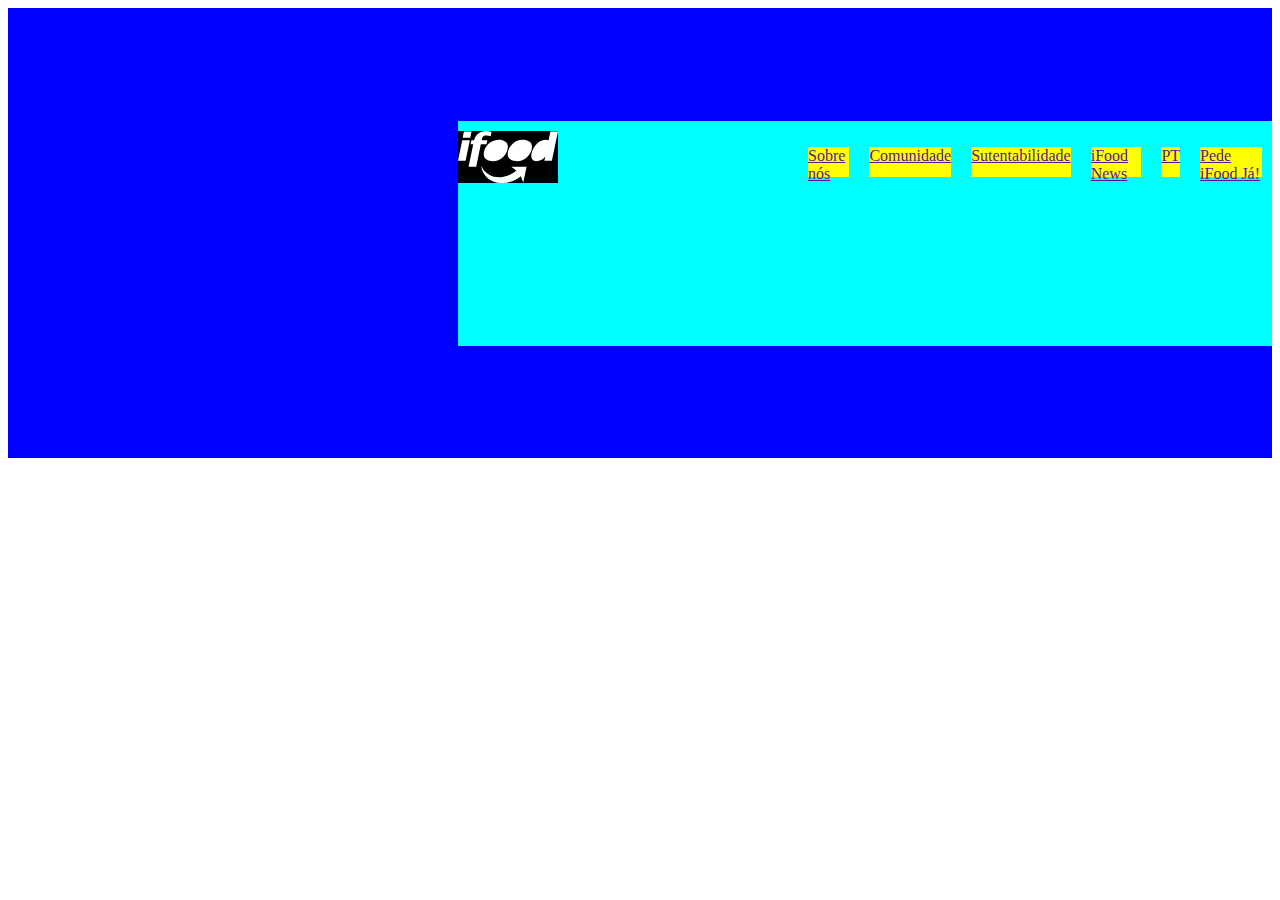
==== Tela Institucional/index.html @ 88367a38 "0008" ====
<!DOCTYPE html>
<html lang="pt-br">
<head>
    <meta charset="UTF-8">
    <meta name="viewport" content="width=device-width, initial-scale=1.0">
    <link rel="stylesheet" href="style.css">
    <title>Ifood Institucional</title>


</head>
<body>
        <div class="container">
                
                    <div class="header">
                            <div class="logo">
                                <img src="imagens/img07.svg"   alt=""> 
                            </div>                
                    
                               
                                <ul>
                                 
                                    <li><a href="">Sobre nós</a></li>
                                    <li><a href="">Comunidade</a></li>
                                    <li><a href="">Sutentabilidade</a></li>
                                    <li><a href="">iFood News</a></li>
                                    <li><a href="">PT</a></li>
                                    <li><a href="">Pede iFood Já!</a></li>
                                 
                                </ul>
                                
                    </div>        
                
        </div>



















        </div>
    
</body>
</html>
---- Tela Institucional/style.css ----
.container{
        display: flex;
        width: 100%;
        height: 50vh;
        background-color: blue;
        align-items: center;
        
        

    }
    .header {
    display: flex;
    margin-left: 50vh;
    width: 100%;
    height: 50%;
    background-color:aqua;
    justify-content: center;
    
    
      
    }

    .header img{
        margin-top: 10px;
        margin-right: 200px;
        width: 100px;
        height: auto;
        background-color: black;
      
    }

    .header ul{
        display: flex;
        height: 50px;
            
        
    }

    .header ul li{
    
        list-style: none;
        margin: 10px;
        justify-content: start;
        align-items: center;

        
        background-color: yellow;

                

    }
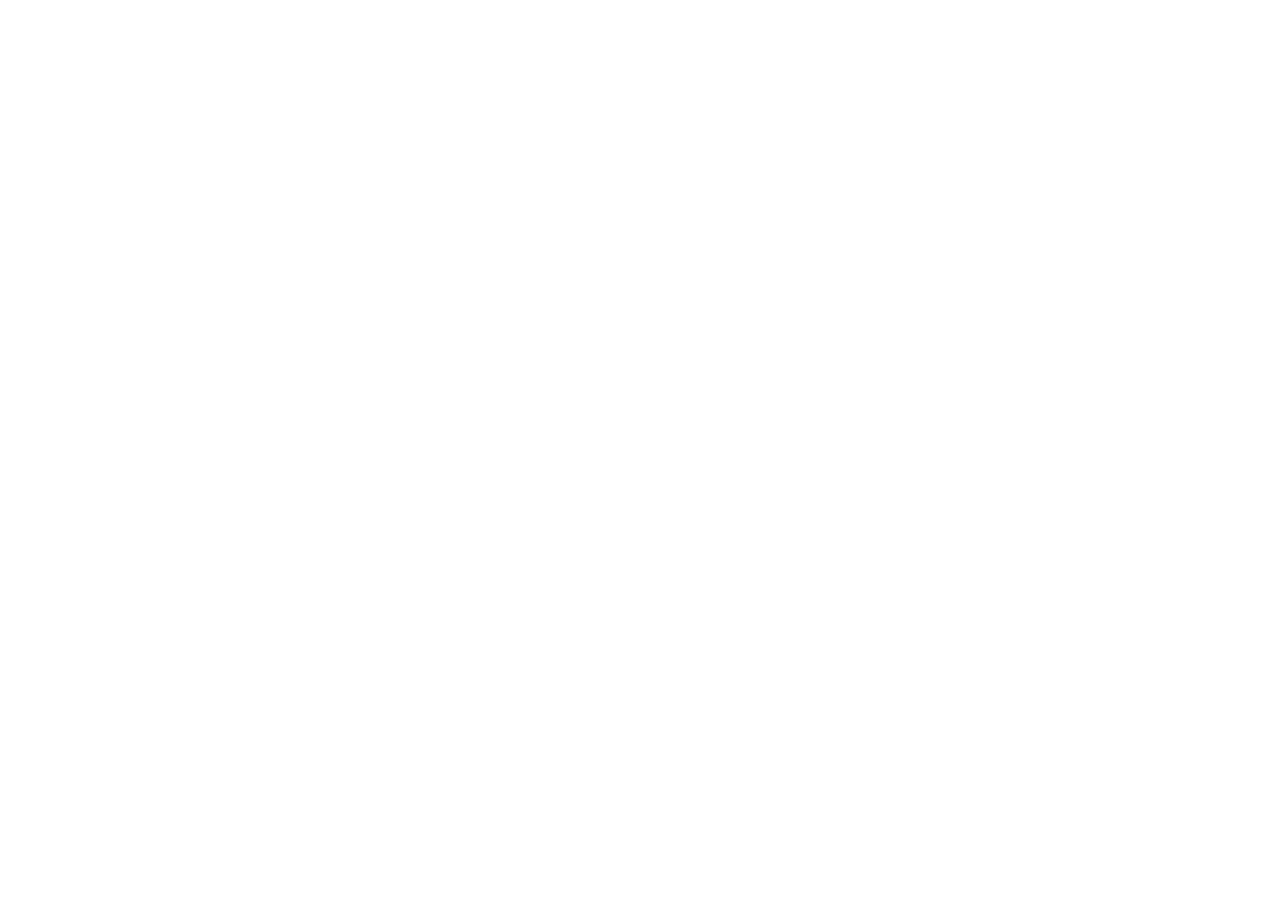
==== commit 63cbe84c: "1" ====
--- a/Tela Institucional/index.html
+++ b/Tela Institucional/index.html
@@ -9,28 +9,14 @@
 
 </head>
 <body>
-        <div class="container">
+        
                 
-                    <div class="header">
-                            <div class="logo">
-                                <img src="imagens/img07.svg"   alt=""> 
-                            </div>                
+                    <header></header>
+                    <section></section>
                     
-                               
-                                <ul>
-                                 
-                                    <li><a href="">Sobre nós</a></li>
-                                    <li><a href="">Comunidade</a></li>
-                                    <li><a href="">Sutentabilidade</a></li>
-                                    <li><a href="">iFood News</a></li>
-                                    <li><a href="">PT</a></li>
-                                    <li><a href="">Pede iFood Já!</a></li>
-                                 
-                                </ul>
-                                
-                    </div>        
+                    <footer></footer>                            
                 
-        </div>
+        
 
 
 
@@ -47,10 +33,7 @@
 
 
 
-
-
-
-        </div>
+        
     
 </body>
 </html>--- a/Tela Institucional/style.css
+++ b/Tela Institucional/style.css
@@ -1,56 +1,19 @@
+body{
+    display: grid;
+}
+                
+header{
+    background-color: aqua;
+}
+
+section{
+    background-color: chartreuse;
+}
+footer{
+    background-color: blueviolet;
+}
 
     
-    .container{
-        display: flex;
-        width: 100%;
-        height: 50vh;
-        background-color: blue;
-        align-items: center;
-        
-        
-
-    }
-    .header {
-    display: flex;
-    margin-left: 50vh;
-    width: 100%;
-    height: 50%;
-    background-color:aqua;
-    justify-content: center;
-    
-    
-      
-    }
-
-    .header img{
-        margin-top: 10px;
-        margin-right: 200px;
-        width: 100px;
-        height: auto;
-        background-color: black;
-      
-    }
-
-    .header ul{
-        display: flex;
-        height: 50px;
-            
-        
-    }
-
-    .header ul li{
-    
-        list-style: none;
-        margin: 10px;
-        justify-content: start;
-        align-items: center;
-
-        
-        background-color: yellow;
-
-                
-
-    }
 
    
    
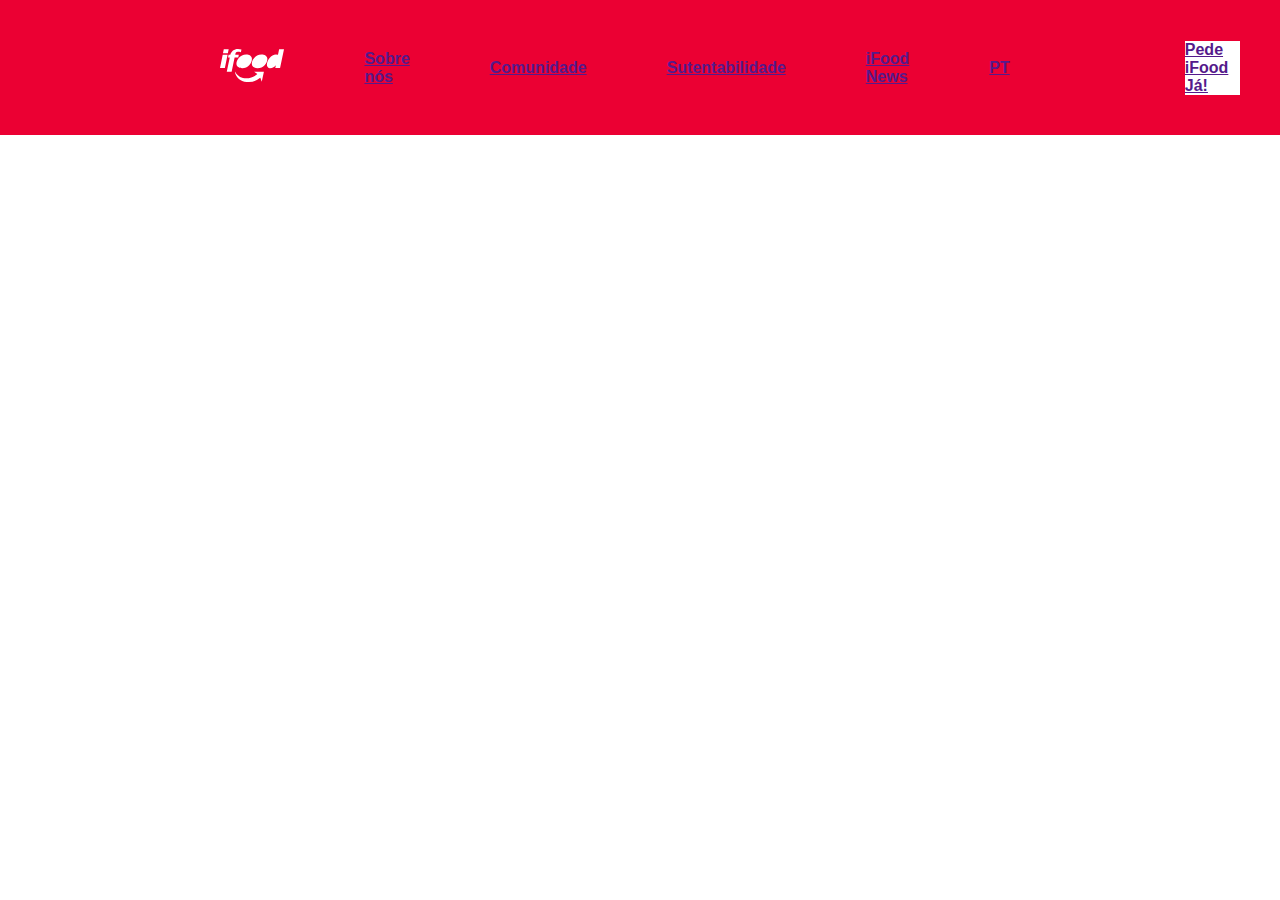
==== commit 2973b3a7: "123" ====
--- a/Tela Institucional/index.html
+++ b/Tela Institucional/index.html
@@ -9,13 +9,30 @@
 
 </head>
 <body>
+    <div class="container">
+        <header>
+            <div>
+                <img src="imagens/img07.svg"   alt=""> 
+            </div>               
+                              
+                <ul>
+                 
+                    <li><a href="">Sobre nós</a></li>
+                    <li><a href="">Comunidade</a></li>
+                    <li><a href="">Sutentabilidade</a></li>
+                    <li><a href="">iFood News</a></li>
+                    <li><a href="">PT</a></li>
+                    <li><a href="">Pede iFood Já!</a></li>
+                 
+                </ul>
+
+
         
+        </header>
+    
+</div>
                 
-                    <header></header>
-                    <section></section>
-                    
-                    <footer></footer>                            
-                
+                   
         
 
 
--- a/Tela Institucional/style.css
+++ b/Tela Institucional/style.css
@@ -1,20 +1,52 @@
 body{
-    display: grid;
-}
-                
-header{
-    background-color: aqua;
+   margin: 0;
+   height: 100vh;
 }
 
-section{
-    background-color: chartreuse;
-}
-footer{
-    background-color: blueviolet;
+header{
+display: grid;
+grid-template-columns: 2fr 5fr 2fr;   
+background-color:#EB0033;
+height: 15vh;
+
+grid-column: 1/5;
+ 
 }
 
-    
+header div{
+width: 5vw;
+grid-column: 1/2;
+align-self: center;
+justify-self: end;
 
+
+}   
+header ul{
+display: flex;   
+grid-column: 2/5;
+height: 5vh;
+align-self: center;
+
+}
+
+header ul li{
+   align-self: center;
+   justify-self: start;
+   list-style: none;
+   margin: 0 40px;
+   font-family: Arial, Helvetica, sans-serif;
+   font-weight: 600;
+   font: ;
+
+}
+
+header ul li:last-child{
+   background-color: #fff;
+   margin-left: 15vh;
+   font-family: Arial, Helvetica, sans-serif;
+}
+  
    
    
 
+             
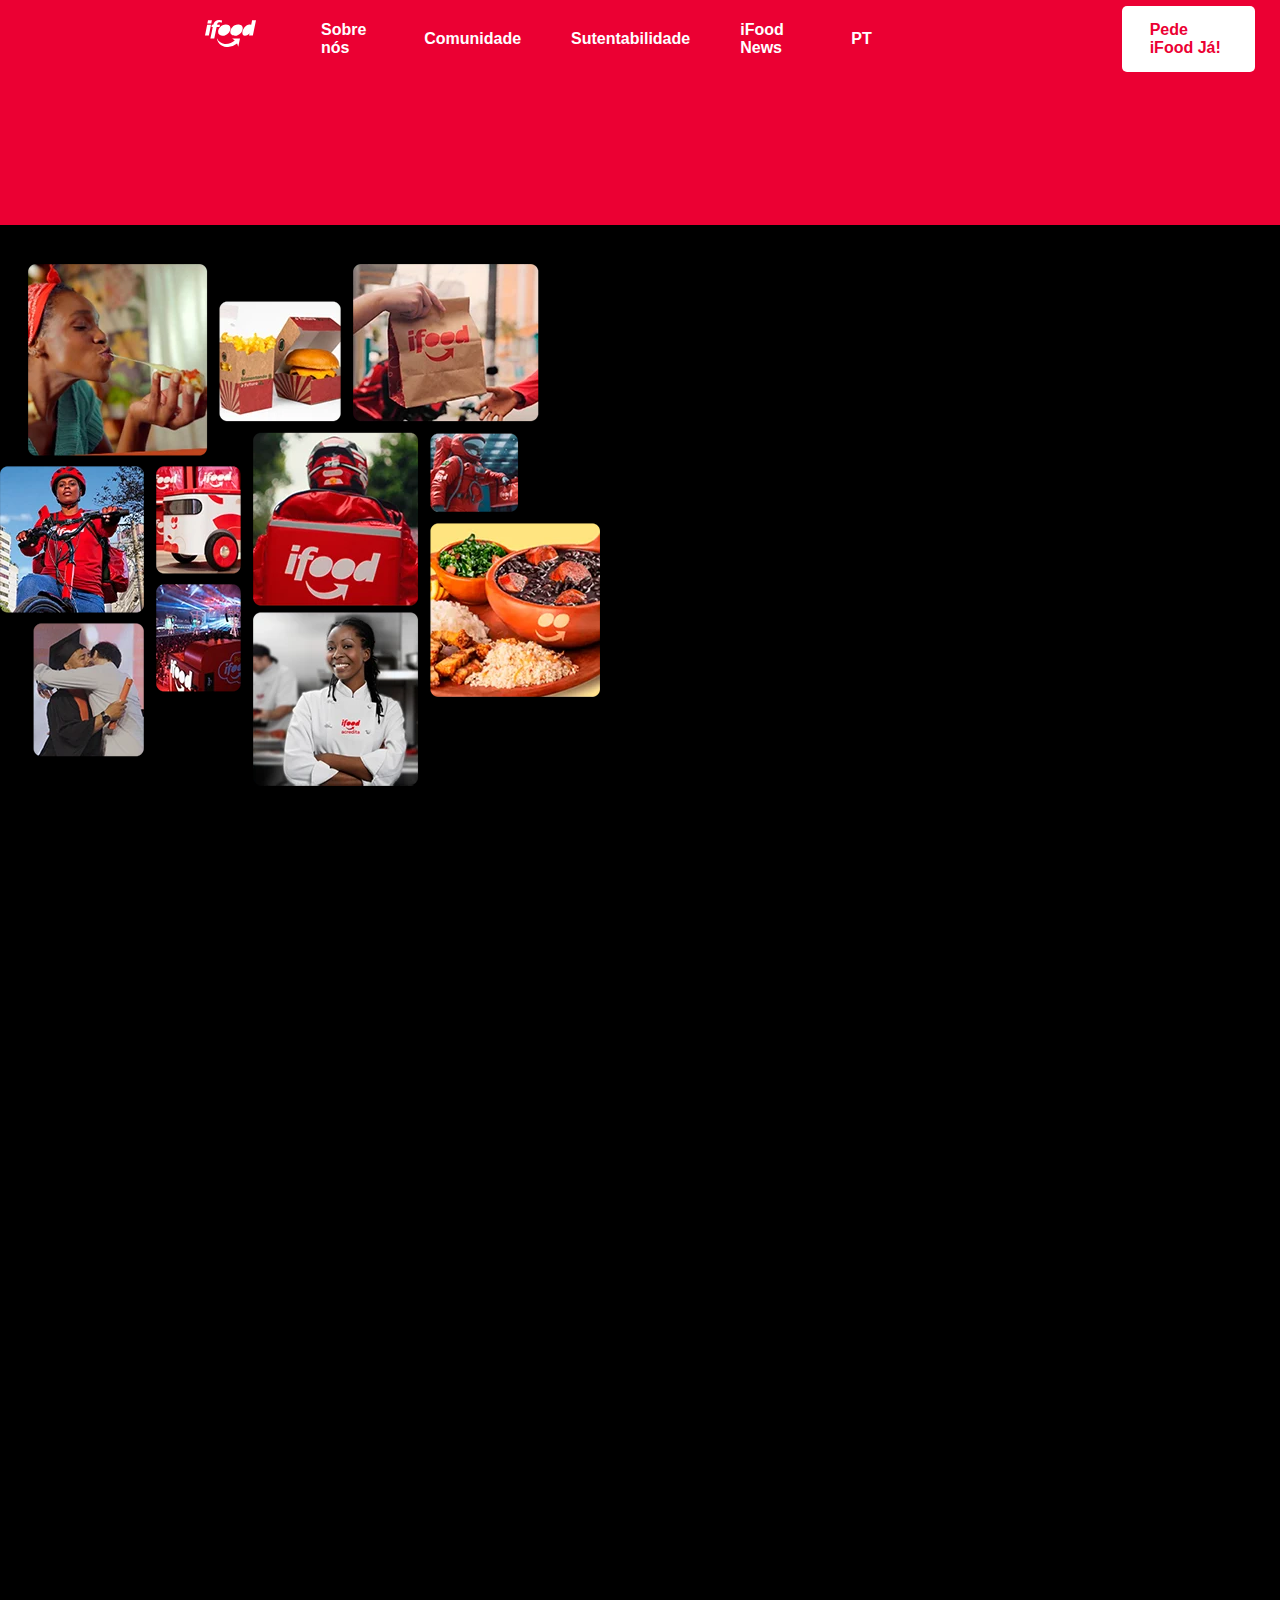
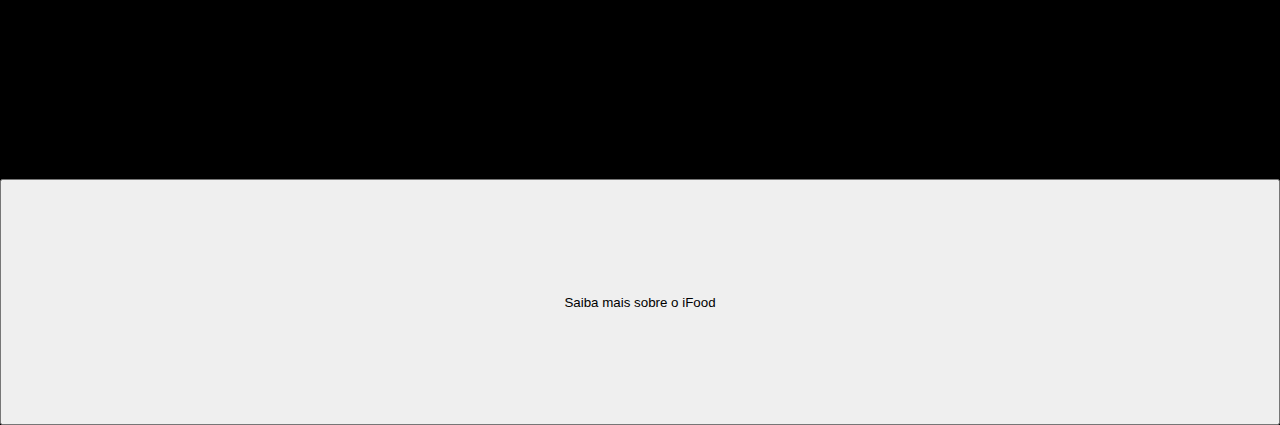
==== commit 562b4419: "1405" ====
--- a/Tela Institucional/index.html
+++ b/Tela Institucional/index.html
@@ -8,8 +8,8 @@
 
 
 </head>
-<body>
-    <div class="container">
+    <body>
+    
         <header>
             <div>
                 <img src="imagens/img07.svg"   alt=""> 
@@ -17,20 +17,26 @@
                               
                 <ul>
                  
-                    <li><a href="">Sobre nós</a></li>
-                    <li><a href="">Comunidade</a></li>
-                    <li><a href="">Sutentabilidade</a></li>
-                    <li><a href="">iFood News</a></li>
-                    <li><a href="">PT</a></li>
-                    <li><a href="">Pede iFood Já!</a></li>
+                    <li>Sobre nós</li>
+                    <li>Comunidade</li>
+                    <li>Sutentabilidade</li>
+                    <li>iFood News</li>
+                    <li>PT</li>
+                    <li>Pede iFood Já!</li>
                  
                 </ul>
+        </header>
+            
+        <section class="minha-secao">
+            <img src="imagens/img1.webp" alt="">
+            <h1>Comida é nossa paixão.<br>Tecnologia, o nosso<br> talento. </h1>
+            <h3>O iFood é uma empresa brasileira de tecnologia que aproxima<br>clientes, restaurantes e entregadores de forma simples e prática. E,<br>para proporcionar uma experiência incrível para todo mundo, nossa<br>entrega vai muito além do delivery.</h3>
+            <button>Saiba mais sobre o iFood</button>
+        </section>
+        
 
-
-        
-        </header>
     
-</div>
+    
                 
                    
         
@@ -52,5 +58,5 @@
 
         
     
-</body>
+    </body>
 </html>--- a/Tela Institucional/style.css
+++ b/Tela Institucional/style.css
@@ -5,18 +5,18 @@
 
 header{
 display: grid;
-grid-template-columns: 2fr 5fr 2fr;   
+grid-template-columns: 2fr 5fr 3fr;   
 background-color:#EB0033;
-height: 15vh;
-
+height: 25vh;
 grid-column: 1/5;
  
 }
 
 header div{
-width: 5vw;
+width: 4vw;
+margin-top: 20px;
 grid-column: 1/2;
-align-self: center;
+align-self:auto;
 justify-self: end;
 
 
@@ -25,7 +25,7 @@
 display: flex;   
 grid-column: 2/5;
 height: 5vh;
-align-self: center;
+align-self: auto;
 
 }
 
@@ -33,18 +33,30 @@
    align-self: center;
    justify-self: start;
    list-style: none;
-   margin: 0 40px;
+   margin: 0 25px;
    font-family: Arial, Helvetica, sans-serif;
-   font-weight: 600;
-   font: ;
+   font-weight:bolder;
+   color: white
 
 }
 
 header ul li:last-child{
    background-color: #fff;
-   margin-left: 15vh;
+   margin-left: 25vh;
    font-family: Arial, Helvetica, sans-serif;
+   color: #EB0033;
+   padding: 15px 28px;
+   border-radius: 5px;
+   font-weight: 600;
 }
+
+.minha-secao {
+   display: grid;
+   background-color: black;
+   height: 200vh;
+}
+
+
   
    
    
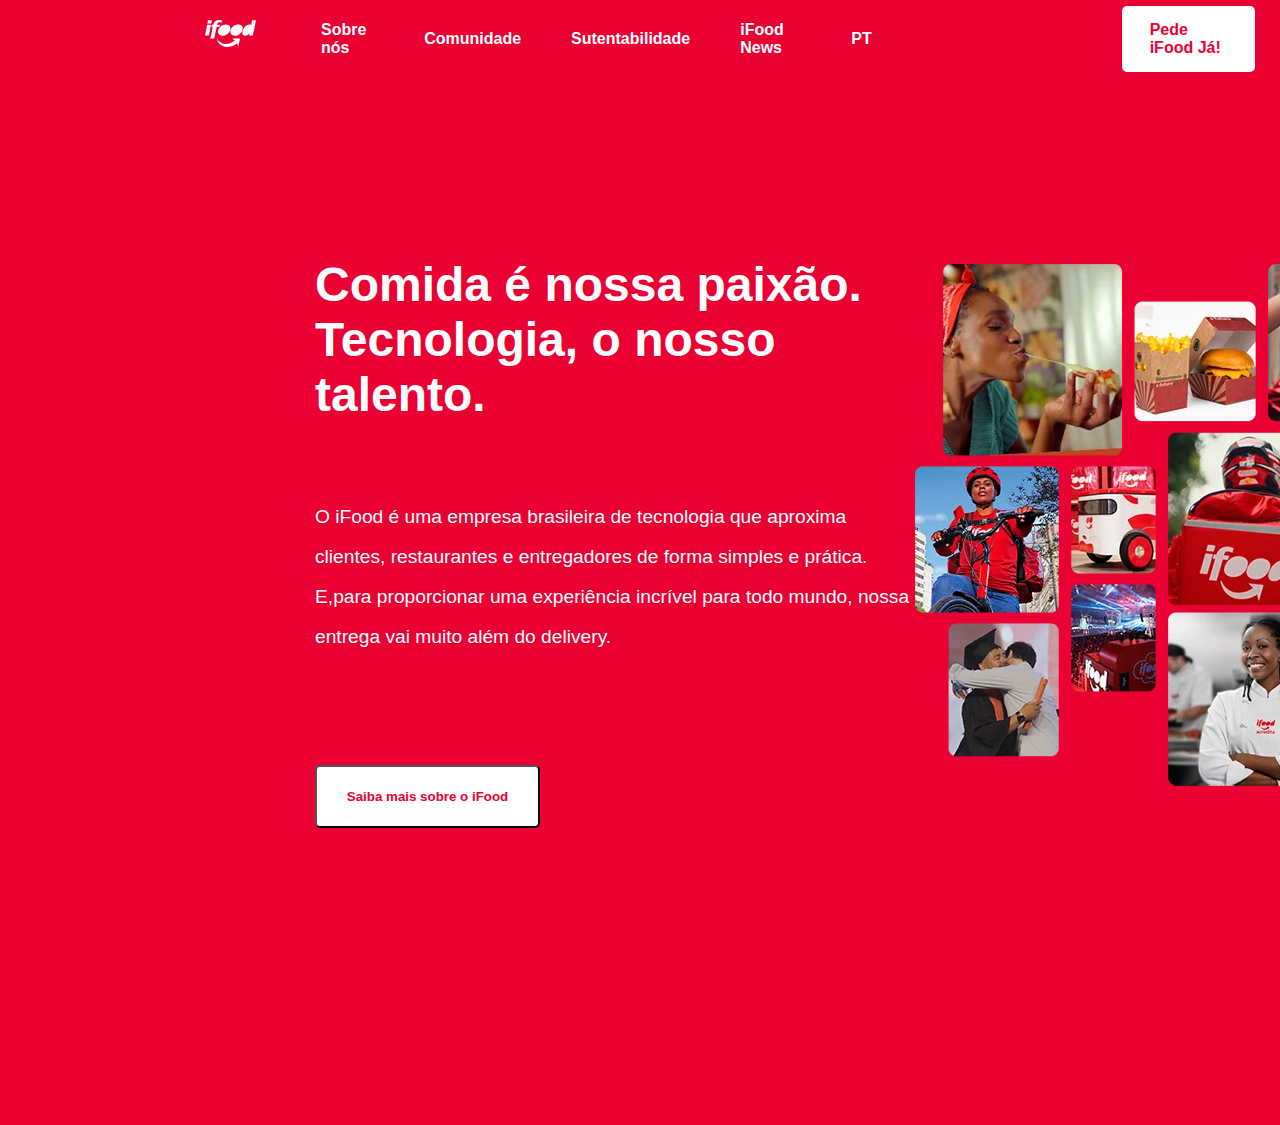
==== commit f6f9fc13: "0704" ====
--- a/Tela Institucional/index.html
+++ b/Tela Institucional/index.html
@@ -27,11 +27,13 @@
                 </ul>
         </header>
             
-        <section class="minha-secao">
+        <section class="section1">
+            
+            <h1>Comida é nossa paixão.<br>Tecnologia, o nosso<br> talento. </h1>
+            <h3>O iFood é uma empresa brasileira de tecnologia que aproxima clientes, restaurantes e entregadores de forma simples e prática. E,para proporcionar uma experiência incrível para todo mundo, nossa entrega vai muito além do delivery.</h3>
+            <button>Saiba mais sobre o iFood</button>
             <img src="imagens/img1.webp" alt="">
-            <h1>Comida é nossa paixão.<br>Tecnologia, o nosso<br> talento. </h1>
-            <h3>O iFood é uma empresa brasileira de tecnologia que aproxima<br>clientes, restaurantes e entregadores de forma simples e prática. E,<br>para proporcionar uma experiência incrível para todo mundo, nossa<br>entrega vai muito além do delivery.</h3>
-            <button>Saiba mais sobre o iFood</button>
+            
         </section>
         
 
--- a/Tela Institucional/style.css
+++ b/Tela Institucional/style.css
@@ -50,12 +50,65 @@
    font-weight: 600;
 }
 
-.minha-secao {
+.section1 {
    display: grid;
-   background-color: black;
-   height: 200vh;
-}
+   background-color: #EB0033;
+   grid-template-columns: 35vh 600px 500px 1fr;
+   grid-template-rows: 20vh 20vh 20vh 10vh;
+   height: 100vh;
+   gap: 
+ }
 
+ .section1 h1{
+   display: flex;
+   grid-column: 2/3;
+   grid-row: 1/2;
+   justify-self: start;
+   font-size: 3rem;
+   font-family: Arial, Helvetica, sans-serif;
+   color: #fff;
+   
+ }
+
+ 
+ .section1 h3{
+   display: flex;
+   margin-top: 28vh;
+   margin-bottom: 0;
+   grid-column: 2/3;
+   grid-row: 2/3;
+   justify-self: end;
+   align-items: end;
+   font-size: 1.2rem;
+   font-family: Arial, Helvetica, sans-serif;
+   font-weight: lighter;
+   line-height: 2.5rem;
+   color: #fff;
+   
+  
+ }
+ 
+ .section1 button{
+   grid-column: 2/3;
+   grid-row: 4/5;
+   background-color: #fff;
+   font-family: Arial, Helvetica, sans-serif;
+   font-weight: 600;
+   color: #EB0033;
+   border-radius: 5px;
+   height: 7vh;
+   width: 25vh;   
+   
+ }
+
+ .section1 img{
+   grid-column: 3/4;
+   grid-row: 1/6;
+  
+   
+   
+  
+ }
 
   
    
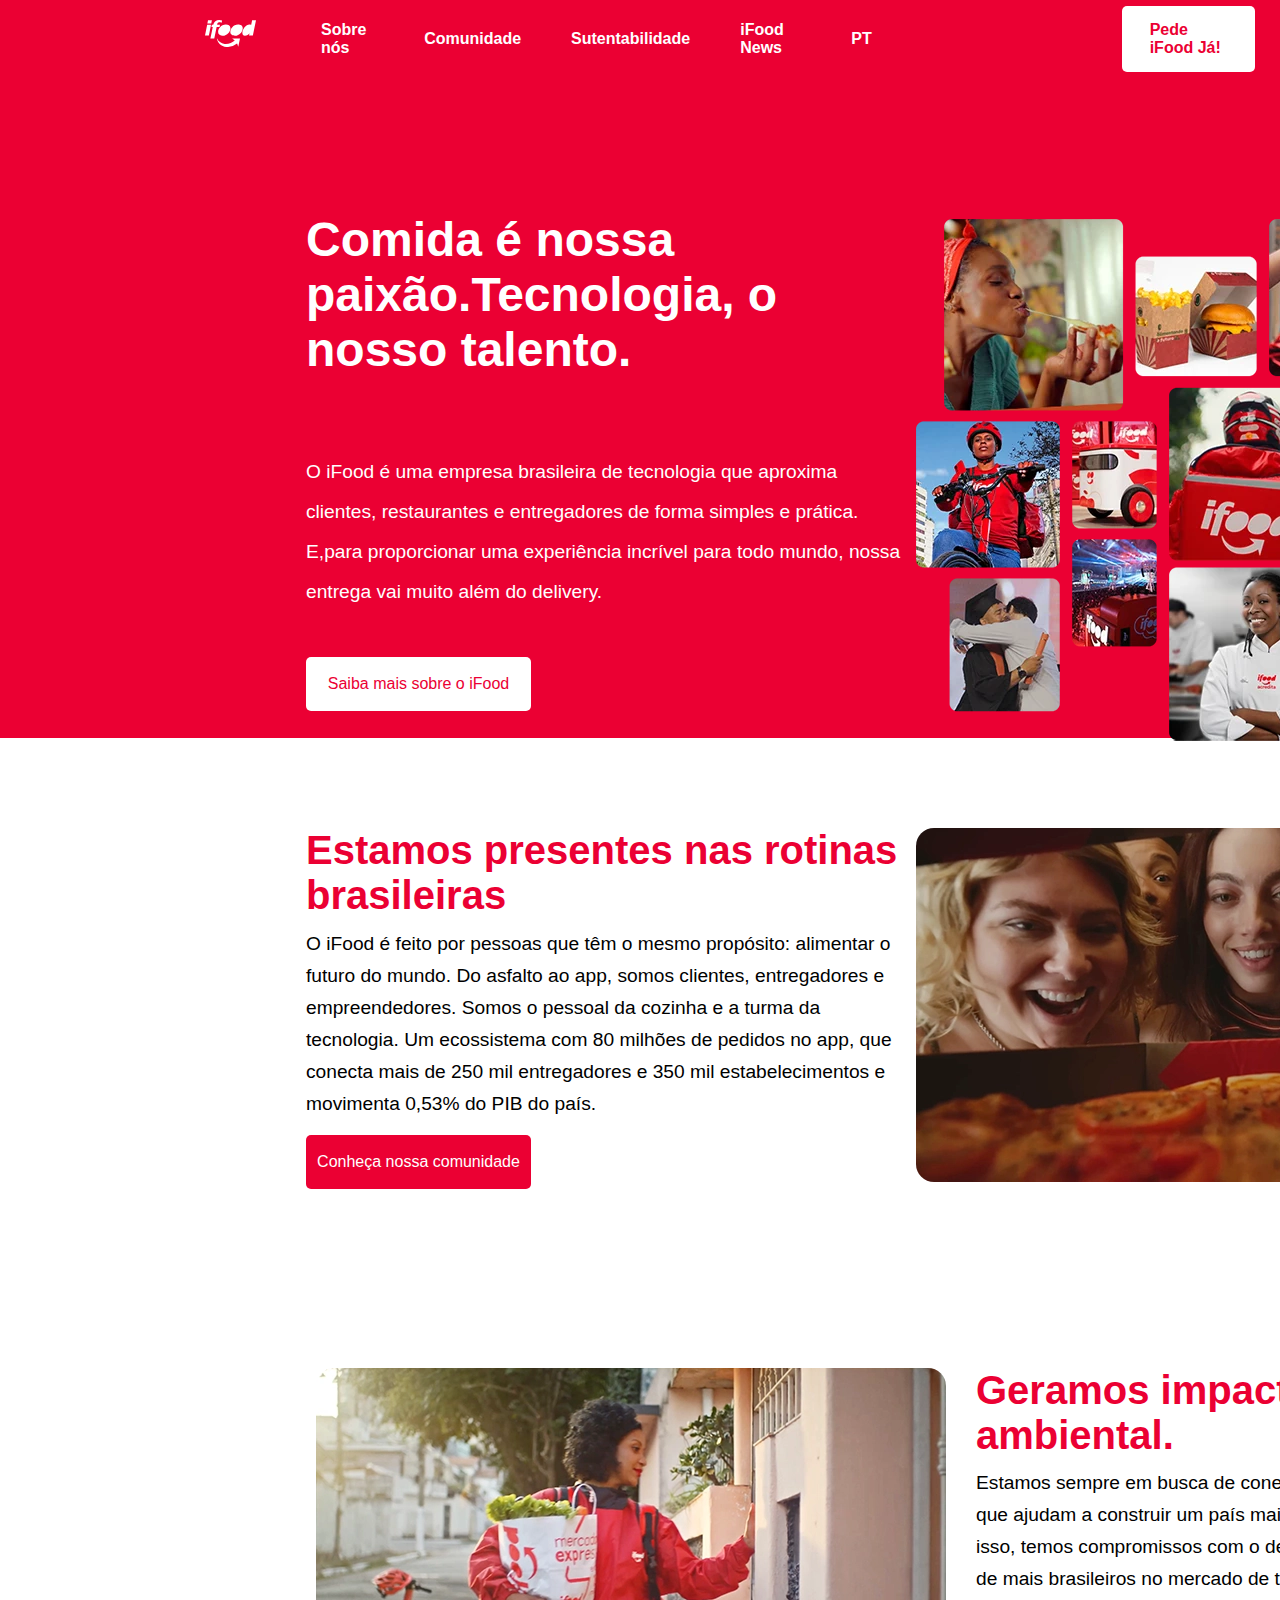
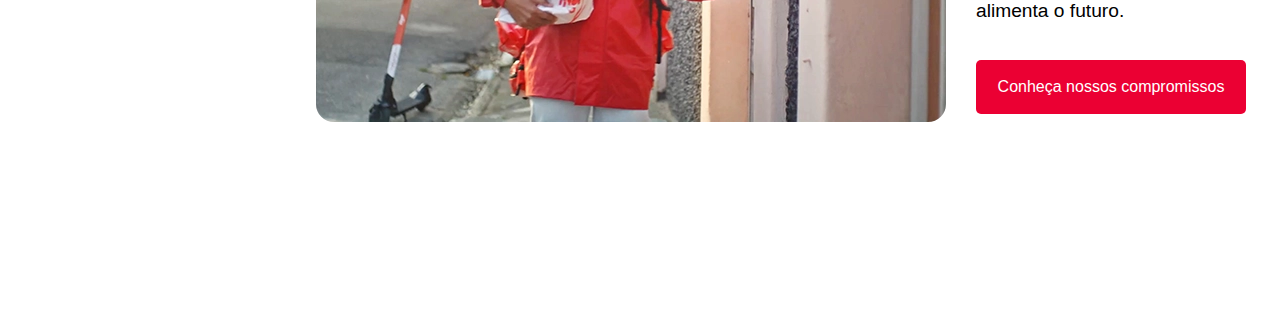
==== commit 55947122: "07" ====
--- a/Tela Institucional/index.html
+++ b/Tela Institucional/index.html
@@ -4,6 +4,9 @@
     <meta charset="UTF-8">
     <meta name="viewport" content="width=device-width, initial-scale=1.0">
     <link rel="stylesheet" href="style.css">
+    <link rel="preconnect" href="https://fonts.googleapis.com">
+<link rel="preconnect" href="https://fonts.gstatic.com" crossorigin>
+<link href="https://fonts.googleapis.com/css2?family=Raleway:ital,wght@0,100..900;1,100..900&display=swap" rel="stylesheet">
     <title>Ifood Institucional</title>
 
 
@@ -29,10 +32,29 @@
             
         <section class="section1">
             
-            <h1>Comida é nossa paixão.<br>Tecnologia, o nosso<br> talento. </h1>
+            <h1>Comida é nossa paixão.Tecnologia, o nosso talento. </h1>
             <h3>O iFood é uma empresa brasileira de tecnologia que aproxima clientes, restaurantes e entregadores de forma simples e prática. E,para proporcionar uma experiência incrível para todo mundo, nossa entrega vai muito além do delivery.</h3>
-            <button>Saiba mais sobre o iFood</button>
+            <span>Saiba mais sobre o iFood</span>
             <img src="imagens/img1.webp" alt="">
+            
+        </section>
+
+        <section class="section2">
+            
+            <h1>Estamos presentes nas rotinas brasileiras</h1>
+            <h3>O iFood é feito por pessoas que têm o mesmo propósito: alimentar o futuro do mundo. Do asfalto ao app, somos clientes, entregadores e empreendedores. Somos o pessoal da cozinha e a turma da tecnologia. Um ecossistema com 80 milhões de pedidos no app, que conecta mais de 250 mil entregadores e 350 mil estabelecimentos e movimenta 0,53% do PIB do país.</h3>
+            <span>Conheça nossa comunidade</span>
+            <img src="imagens/img6.webp" alt="">
+            
+        </section>
+
+        <section class="section3">
+            <img src="imagens/img2.webp" alt="">
+            <h1>Geramos impacto social
+                e ambiental.</h1>
+            <h3>Estamos sempre em busca de conexões com pessoas e iniciativas que ajudam a construir um país mais próspero e justo para todos. Por isso, temos compromissos com o delivery sustentável, com a inclusão de mais brasileiros no mercado de tecnologia e com a educação que alimenta o futuro.</h3>
+            <span>Conheça nossos compromissos</span>
+            
             
         </section>
         
--- a/Tela Institucional/style.css
+++ b/Tela Institucional/style.css
@@ -7,7 +7,7 @@
 display: grid;
 grid-template-columns: 2fr 5fr 3fr;   
 background-color:#EB0033;
-height: 25vh;
+height: 20vh;
 grid-column: 1/5;
  
 }
@@ -19,7 +19,6 @@
 align-self:auto;
 justify-self: end;
 
-
 }   
 header ul{
 display: flex;   
@@ -53,11 +52,11 @@
 .section1 {
    display: grid;
    background-color: #EB0033;
-   grid-template-columns: 35vh 600px 500px 1fr;
-   grid-template-rows: 20vh 20vh 20vh 10vh;
-   height: 100vh;
-   gap: 
- }
+   grid-template-columns: 34vh 600px 500px 1fr;
+   grid-template-rows: 20vh 20vh 13vh 10vh;
+   height: 62vh;
+   column-gap: 1px 1px 50px 1px;
+}
 
  .section1 h1{
    display: flex;
@@ -69,7 +68,6 @@
    color: #fff;
    
  }
-
  
  .section1 h3{
    display: flex;
@@ -84,30 +82,158 @@
    font-weight: lighter;
    line-height: 2.5rem;
    color: #fff;
-   
-  
- }
- 
- .section1 button{
+  
+ }
+ 
+ .section1 span{
+   display: flex;
    grid-column: 2/3;
    grid-row: 4/5;
    background-color: #fff;
    font-family: Arial, Helvetica, sans-serif;
-   font-weight: 600;
+   align-items: center;
+   justify-content: center;
+   align-self: star;
+   border-radius: 5px;
+   font-weight: 100;
    color: #EB0033;
-   border-radius: 5px;
-   height: 7vh;
-   width: 25vh;   
+   height: 6vh;
+   width: 25vh;
    
  }
 
  .section1 img{
    grid-column: 3/4;
    grid-row: 1/6;
-  
-   
-   
-  
+   margin-left: 10px;
+   
+ }
+
+ .section2 {
+   display: grid;
+   margin-top: 10vh;
+   background-color:#fff;
+   grid-template-columns: 34vh 600px 500px 1fr;
+   grid-template-rows: 28vh 40px 40px 80px;
+   height: 60vh;
+   column-gap: 1px 1px 1px 1px;
+}
+
+ .section2 h1{
+   display: flex;
+   grid-column: 2/3;
+   margin-top: 0;
+   grid-row: 1/2;
+   justify-self: start;
+   font-size: 2.5rem;
+   font-family: Arial, Helvetica, sans-serif;
+   color:#EB0033
+   
+ }
+ 
+ .section2 h3{
+   display: flex;
+   margin-top: 0;
+   margin-bottom: 0;
+   grid-column: 2/3;
+   grid-row: 2/3;
+   justify-self: end;
+   align-items: end;
+   font-size: 1.2rem;
+   font-family: Arial, Helvetica, sans-serif;
+   font-weight: lighter;
+   line-height: 2.0rem;
+   color:black;
+  
+ }
+ 
+ .section2 span{
+   display: flex;
+   margin-top: 15px;
+   grid-column: 2/3;
+   grid-row: 3/4;
+   background-color:#EB0033;
+   font-family: Arial, Helvetica, sans-serif;
+   align-items: center;
+   justify-content: center;
+   align-self: star;
+   border-radius: 5px;
+   font-weight: 100;
+   color:#fff;
+   height: 6vh;
+   width: 25vh;
+   
+ }
+
+ .section2 img{
+   grid-column: 3/4;
+   grid-row: 1/6;
+   margin-left: 10px;
+   border-radius: 2vh;
+   
+ }
+
+ .section3 {
+   display: grid;
+   margin-top: 0vh;
+   background-color:#fff;
+   grid-template-columns: 34vh 670px 600px 1fr;
+   grid-template-rows: 80px 1fr 40px 1fr;
+   height: 62vh;
+   column-gap: 1px 1px 50px 1px;
+}
+
+ .section3 h1{
+   display: flex;
+   grid-column: 3/4;
+   margin-top: 0;
+   grid-row: 1/2;
+   justify-self: start;
+   font-size: 2.5rem;
+   font-family: Arial, Helvetica, sans-serif;
+   color:#EB0033
+   
+ }
+ 
+ .section3 h3{
+   display: flex;
+   margin-bottom: 0px;
+   grid-column: 3/4;
+   grid-row: 2/3;
+   align-items: start;
+   justify-self: end;
+   align-self: start;
+   font-size: 1.2rem;
+   font-family: Arial, Helvetica, sans-serif;
+   font-weight: lighter;
+   line-height: 2.0rem;
+   color:black;
+  
+ }
+ 
+ .section3 span{
+   display: flex;
+   grid-column: 3/4;
+   grid-row: 3/4;
+   background-color:#EB0033;
+   font-family: Arial, Helvetica, sans-serif;
+   align-items: center;
+   justify-content: center;
+   align-self: center;
+   border-radius: 5px;
+   font-weight: 100;
+   color:#fff;
+   height: 6vh;
+   width: 30vh;
+   
+ }
+
+ .section3 img{
+   grid-column: 2/3;
+   grid-row: 1/6;
+   margin-left: 10px;
+   border-radius: 2vh;
+   
  }
 
   
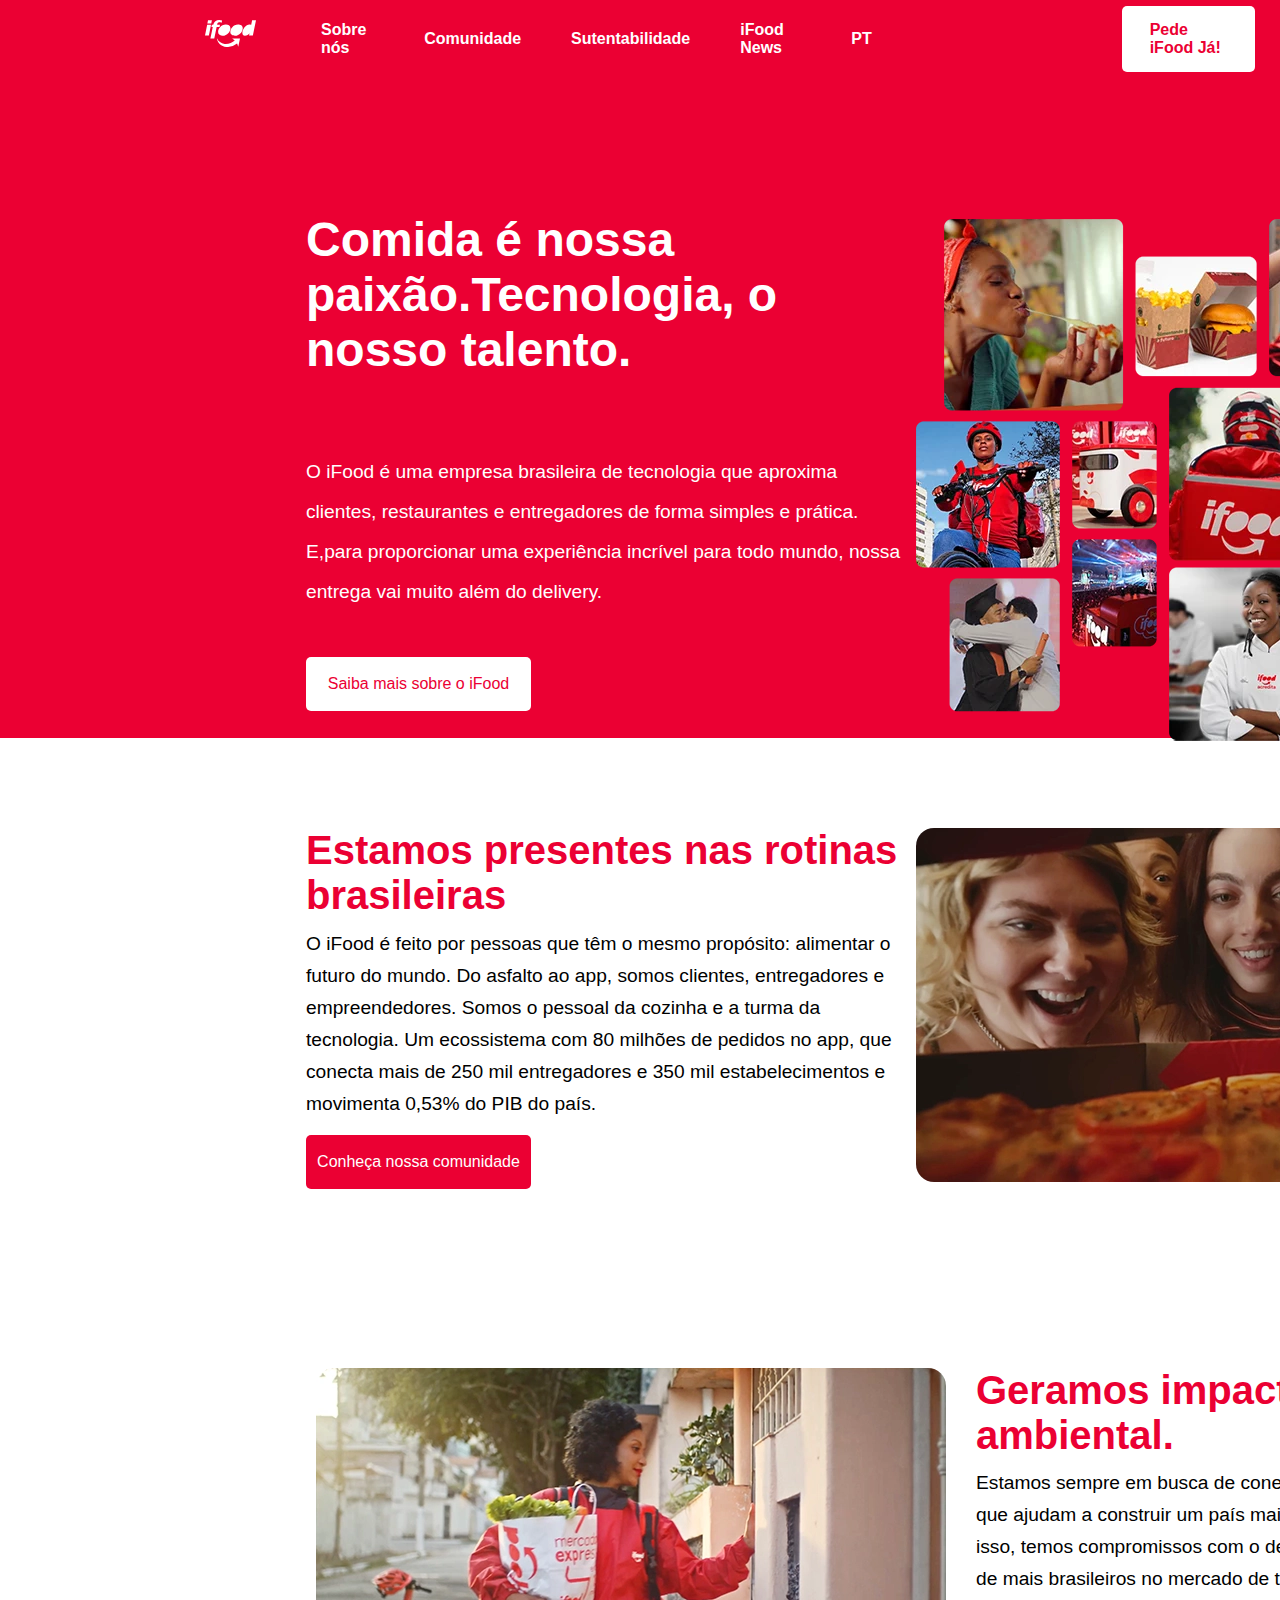
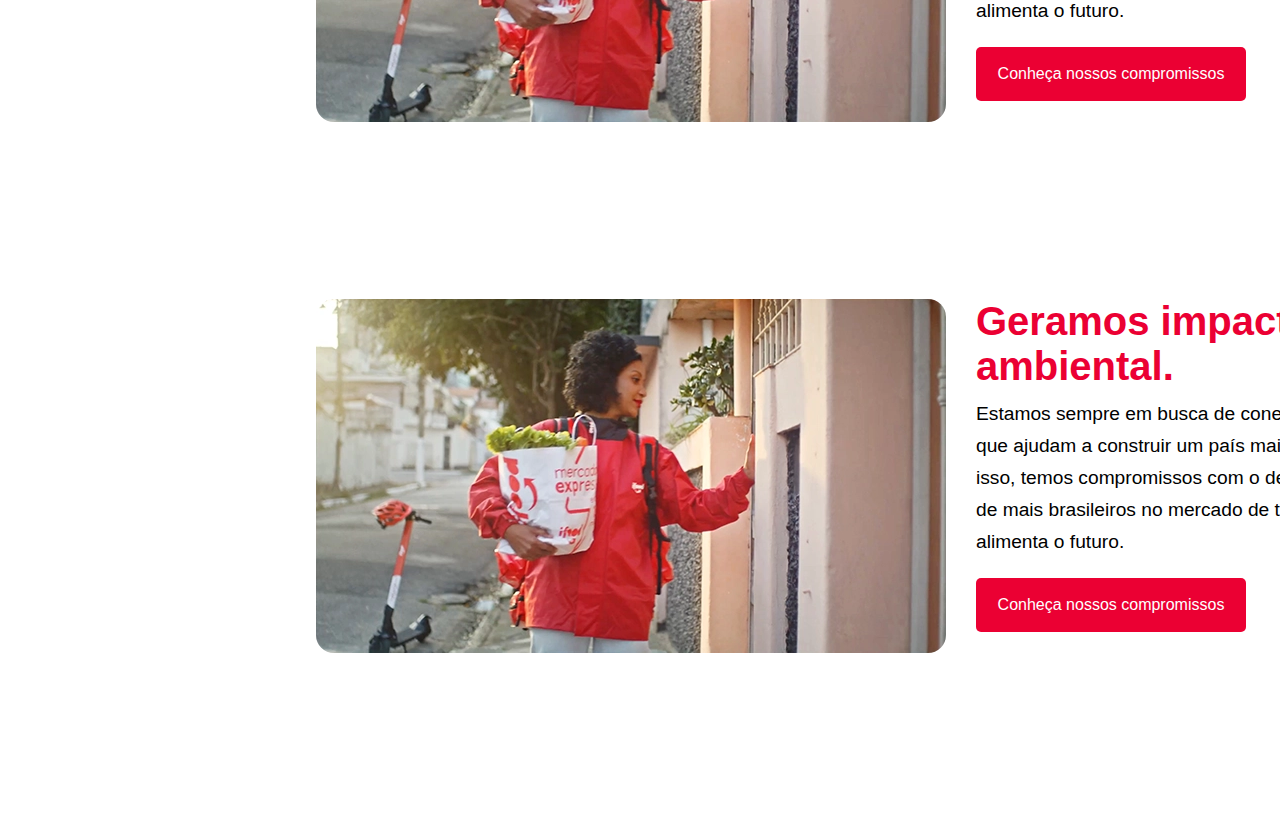
==== commit a4a4e863: "1223" ====
--- a/Tela Institucional/index.html
+++ b/Tela Institucional/index.html
@@ -57,6 +57,16 @@
             
             
         </section>
+
+        <section class="section3">
+            <img src="imagens/img2.webp" alt="">
+            <h1>Geramos impacto social
+                e ambiental.</h1>
+            <h3>Estamos sempre em busca de conexões com pessoas e iniciativas que ajudam a construir um país mais próspero e justo para todos. Por isso, temos compromissos com o delivery sustentável, com a inclusão de mais brasileiros no mercado de tecnologia e com a educação que alimenta o futuro.</h3>
+            <span>Conheça nossos compromissos</span>
+            
+            
+        </section>
         
 
     
--- a/Tela Institucional/style.css
+++ b/Tela Institucional/style.css
@@ -179,7 +179,7 @@
    background-color:#fff;
    grid-template-columns: 34vh 670px 600px 1fr;
    grid-template-rows: 80px 1fr 40px 1fr;
-   height: 62vh;
+   height: 59vh;
    column-gap: 1px 1px 50px 1px;
 }
 
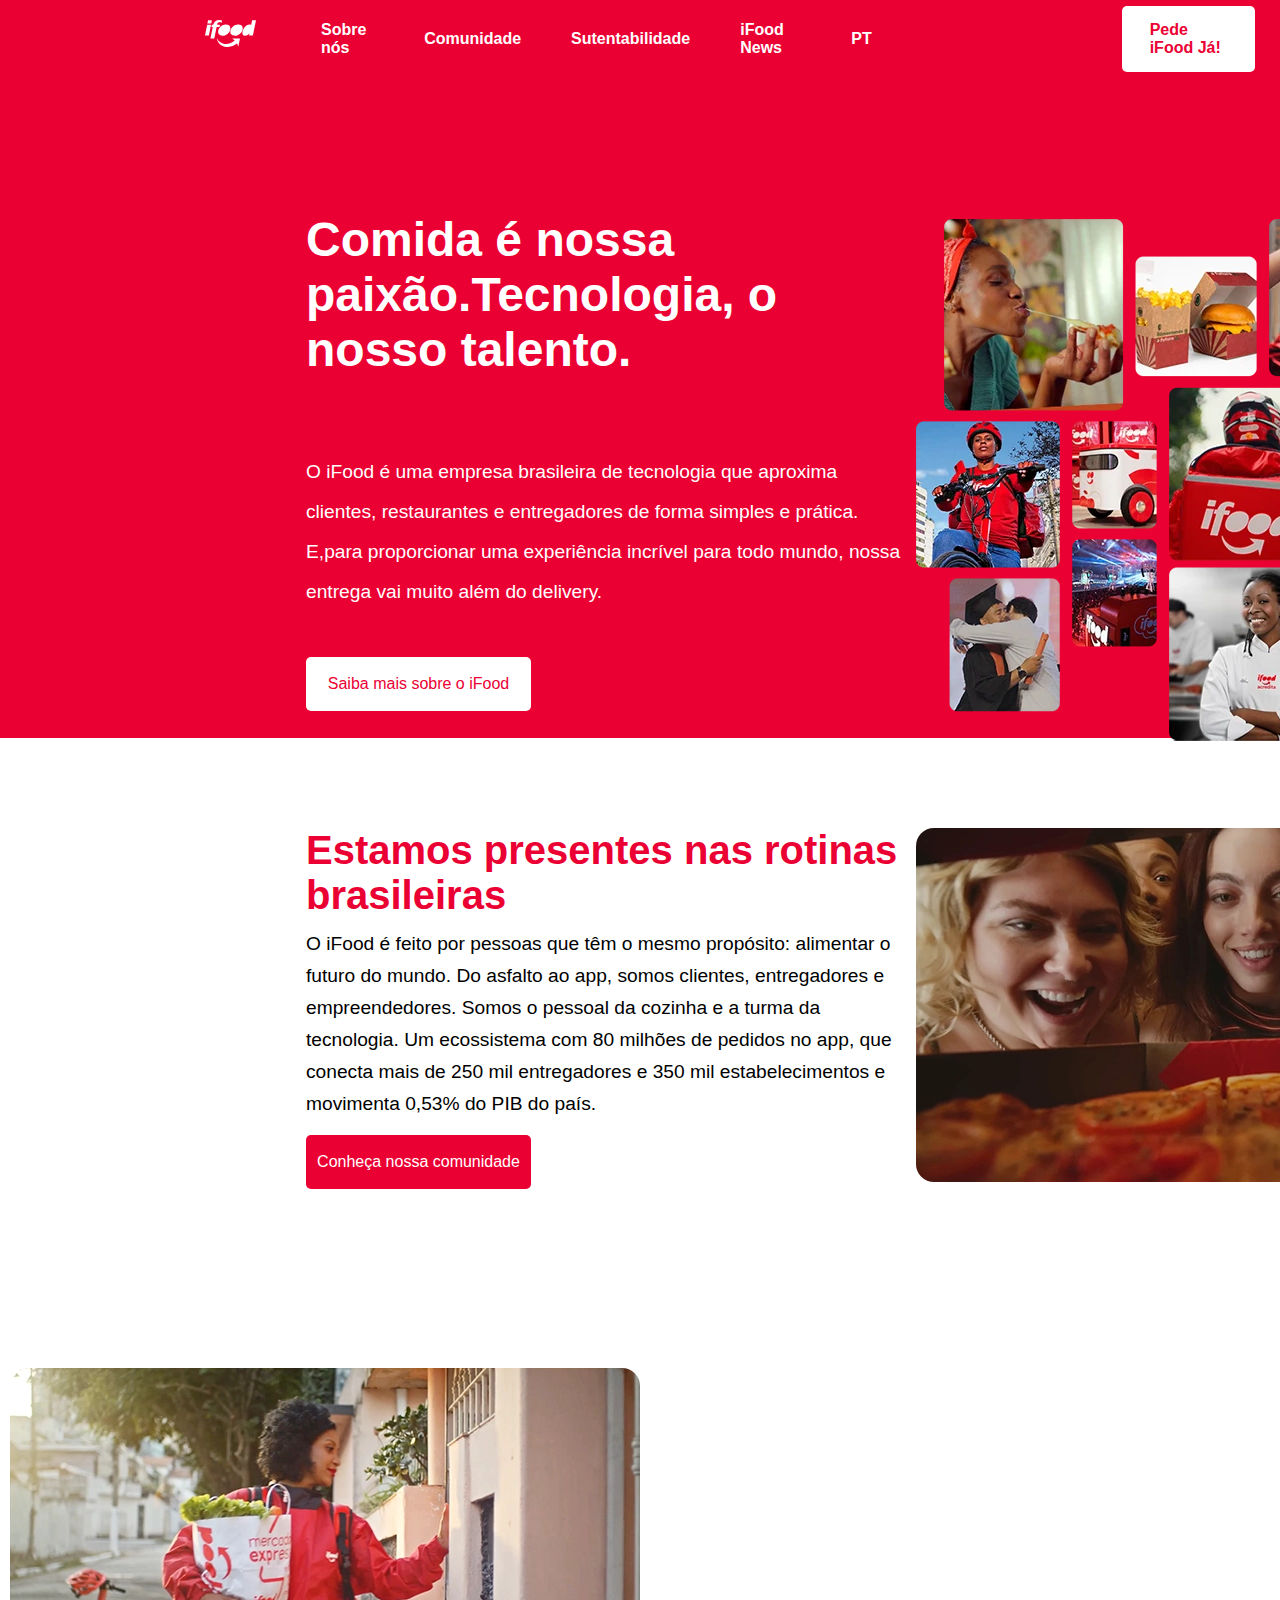
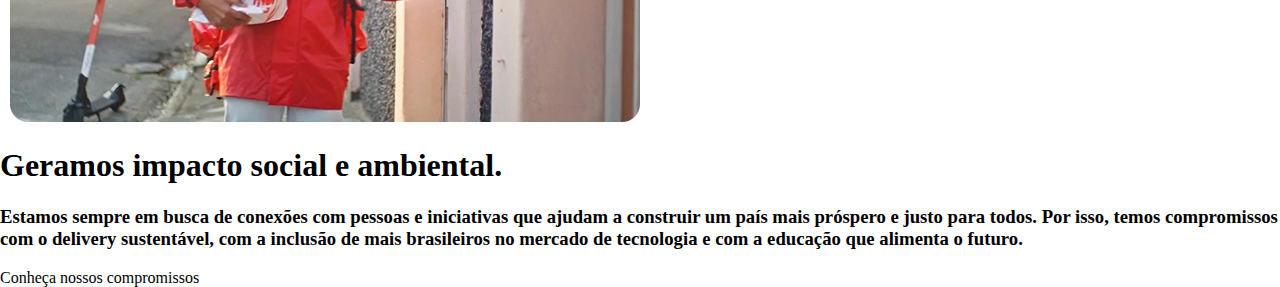
==== commit 001ee460: "0703" ====
--- a/Tela Institucional/index.html
+++ b/Tela Institucional/index.html
@@ -58,15 +58,7 @@
             
         </section>
 
-        <section class="section3">
-            <img src="imagens/img2.webp" alt="">
-            <h1>Geramos impacto social
-                e ambiental.</h1>
-            <h3>Estamos sempre em busca de conexões com pessoas e iniciativas que ajudam a construir um país mais próspero e justo para todos. Por isso, temos compromissos com o delivery sustentável, com a inclusão de mais brasileiros no mercado de tecnologia e com a educação que alimenta o futuro.</h3>
-            <span>Conheça nossos compromissos</span>
-            
-            
-        </section>
+        
         
 
     
--- a/Tela Institucional/style.css
+++ b/Tela Institucional/style.css
@@ -173,60 +173,7 @@
    
  }
 
- .section3 {
-   display: grid;
-   margin-top: 0vh;
-   background-color:#fff;
-   grid-template-columns: 34vh 670px 600px 1fr;
-   grid-template-rows: 80px 1fr 40px 1fr;
-   height: 59vh;
-   column-gap: 1px 1px 50px 1px;
-}
-
- .section3 h1{
-   display: flex;
-   grid-column: 3/4;
-   margin-top: 0;
-   grid-row: 1/2;
-   justify-self: start;
-   font-size: 2.5rem;
-   font-family: Arial, Helvetica, sans-serif;
-   color:#EB0033
-   
- }
- 
- .section3 h3{
-   display: flex;
-   margin-bottom: 0px;
-   grid-column: 3/4;
-   grid-row: 2/3;
-   align-items: start;
-   justify-self: end;
-   align-self: start;
-   font-size: 1.2rem;
-   font-family: Arial, Helvetica, sans-serif;
-   font-weight: lighter;
-   line-height: 2.0rem;
-   color:black;
-  
- }
- 
- .section3 span{
-   display: flex;
-   grid-column: 3/4;
-   grid-row: 3/4;
-   background-color:#EB0033;
-   font-family: Arial, Helvetica, sans-serif;
-   align-items: center;
-   justify-content: center;
-   align-self: center;
-   border-radius: 5px;
-   font-weight: 100;
-   color:#fff;
-   height: 6vh;
-   width: 30vh;
-   
- }
+ 
 
  .section3 img{
    grid-column: 2/3;
@@ -236,7 +183,44 @@
    
  }
 
-  
+ /* Media query para telas menores que 768px */
+@media (max-width: 768px) {
+  
+  
+  
+  header {
+      grid-template-columns: 1fr; /* Alinhe os itens em uma coluna */
+      text-align: center; /* Centralize os itens */
+  }
+
+ 
+  .section1, .section2, .section3 {
+      grid-template-columns: 1fr; /* Alinhe os itens em uma coluna */
+      text-align: center; /* Centralize os itens */
+  }
+
+  
+  .section1 img, .section2 img, .section3 img {
+      width: 100%; /* Ajuste a largura das imagens */
+      height: auto; /* Permita que a altura das imagens se ajuste automaticamente */
+      margin: 0 auto; /* Centralize as imagens */
+  }
+
+  
+  .section1 h1, .section2 h1, .section3 h1,
+  .section1 h3, .section2 h3, .section3 h3,
+  .section1 span, .section2 span, .section3 span {
+      width: 100%; /* Ocupa a largura total */
+      text-align: center; /* Centraliza os textos */
+      margin: 10px 0; /* Adiciona margem para separar os elementos */
+  }
+
+  
+  .section1 span, .section2 span, .section3 span {
+      width: 100%; /* Ocupa a largura total */
+  }
+}
+
    
    
 
